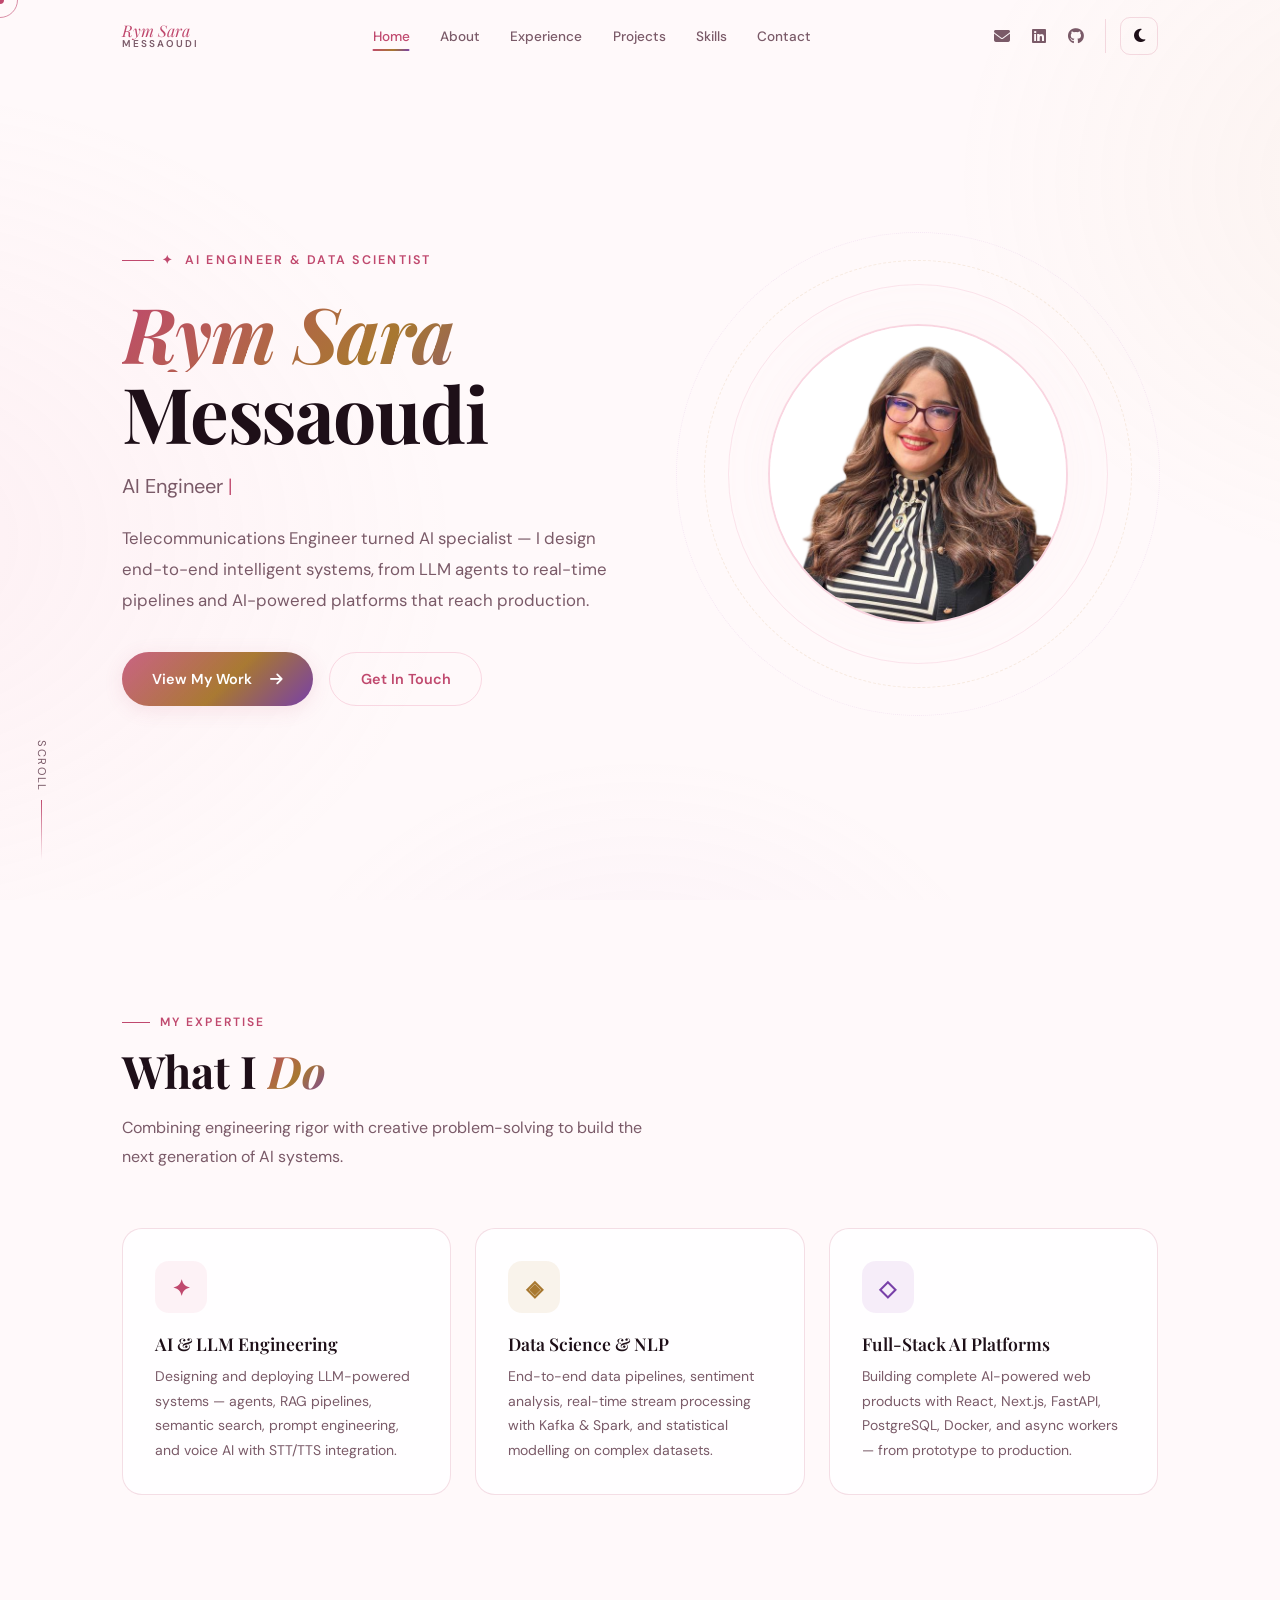
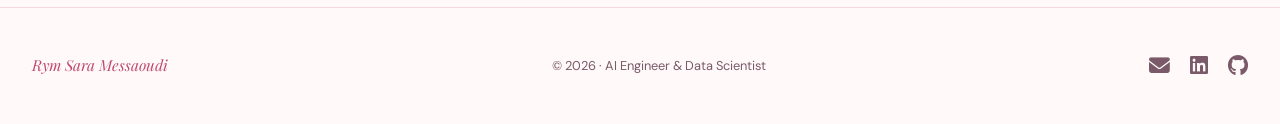
==== index.html @ aa7fc07a "Initial commit — portfolio Rym Sara Messaoudi" ====
<!DOCTYPE html>
<html lang="en" data-theme="light">
<head>
  <meta charset="UTF-8">
  <meta name="viewport" content="width=device-width, initial-scale=1.0">
  <title>Rym Sara Messaoudi — AI Engineer & Data Scientist</title>
  <meta name="description" content="Portfolio of Rym Sara Messaoudi — AI Engineer & Data Scientist specialised in LLMs, NLP, and full-stack AI platforms.">
  <link rel="preconnect" href="https://fonts.googleapis.com">
  <link rel="preconnect" href="https://fonts.gstatic.com" crossorigin>
  <link href="https://fonts.googleapis.com/css2?family=Playfair+Display:ital,wght@0,600;0,700;1,400;1,600&family=DM+Sans:wght@300;400;500;600&display=swap" rel="stylesheet">
  <link rel="stylesheet" href="https://cdnjs.cloudflare.com/ajax/libs/font-awesome/6.5.1/css/all.min.css">
  <link rel="stylesheet" href="css/style.css">
</head>
<body id="page-home">

  <!-- Custom cursor -->
  <div class="cursor-dot"  id="cursor-dot"></div>
  <div class="cursor-ring" id="cursor-ring"></div>

  <!-- ── NAVBAR ──────────────────────────────────────────────────────────── -->
  <nav id="navbar">
    <div class="nav-inner">
      <a href="index.html" class="nav-logo">
        <span class="logo-first">Rym Sara</span>
        <span class="logo-last">Messaoudi</span>
      </a>
      <ul class="nav-links" id="nav-links">
        <li><a href="index.html"      class="nav-link">Home</a></li>
        <li><a href="about.html"      class="nav-link">About</a></li>
        <li><a href="experience.html" class="nav-link">Experience</a></li>
        <li><a href="projects.html"   class="nav-link">Projects</a></li>
        <li><a href="skills.html"     class="nav-link">Skills</a></li>
        <li><a href="contact.html"    class="nav-link">Contact</a></li>
      </ul>
      <div class="nav-actions">
        <button type="button" class="theme-toggle" id="theme-toggle" aria-label="Toggle theme">
          <i class="fas fa-moon"></i>
        </button>
        <button type="button" class="hamburger" id="hamburger" aria-label="Menu">
          <span></span><span></span><span></span>
        </button>
      </div>
    </div>
  </nav>

  <!-- ── HERO ────────────────────────────────────────────────────────────── -->
  <section id="hero">
    <div class="hero-particles" id="particles"></div>

    <div class="hero-inner container">

      <!-- Text -->
      <div class="hero-text">
        <p class="hero-sup">✦ &nbsp;AI Engineer &amp; Data Scientist</p>
        <h1 class="hero-name">
          <span class="name-first" id="hero-name-first">Rym Sara</span>
          <span class="name-last"  id="hero-name-last">Messaoudi</span>
        </h1>
        <p class="hero-typing">
          <span id="typed-text"></span><span class="type-cursor">|</span>
        </p>
        <p class="hero-desc" id="hero-desc"></p>
        <div class="hero-ctas">
          <a href="experience.html" class="btn btn-primary">
            View My Work &nbsp;<i class="fas fa-arrow-right"></i>
          </a>
          <a href="contact.html" class="btn btn-outline">
            Get In Touch
          </a>
        </div>
      </div>

      <!-- Photo -->
      <div class="hero-visual">
        <div class="photo-rings">
          <div class="ring r1"></div>
          <div class="ring r2"></div>
          <div class="ring r3"></div>
        </div>
        <div class="photo-wrap">
          <img id="hero-photo" src="assets/img/profile.jpg" alt="Rym Sara Messaoudi">
          <div class="photo-fallback" id="photo-fallback">RS</div>
          <div class="photo-glow"></div>
        </div>
      </div>
    </div>

    <!-- Scroll indicator -->
    <div class="hero-scroll">
      <span>Scroll</span>
      <div class="scroll-line"></div>
    </div>
  </section>

  <!-- ── WHAT I DO ────────────────────────────────────────────────────────── -->
  <section class="section">
    <div class="container">
      <div class="section-head">
        <p class="section-label">My Expertise</p>
        <h2 class="section-title">What I <em>Do</em></h2>
        <p class="section-sub">Combining engineering rigor with creative problem-solving to build the next generation of AI systems.</p>
      </div>
      <div class="what-grid" id="what-cards"></div>
    </div>
  </section>

  <!-- ── FOOTER ────────────────────────────────────────────────────────────── -->
  <footer>
    <div class="footer-name">Rym Sara Messaoudi</div>
    <span class="footer-copy">© 2026 · AI Engineer & Data Scientist</span>
    <div class="footer-links">
      <a href="mailto:rym.sara.messaoudi@gmail.com" aria-label="Email"><i class="fas fa-envelope"></i></a>
      <a href="https://www.linkedin.com/in/rym-sara-messaoudi-b8a558211" target="_blank" rel="noopener" aria-label="LinkedIn"><i class="fab fa-linkedin"></i></a>
      <a href="https://github.com/MessaoudiRym" target="_blank" rel="noopener" aria-label="GitHub"><i class="fab fa-github"></i></a>
    </div>
  </footer>

  <script src="js/data.js"></script>
  <script src="js/main.js"></script>
</body>
</html>
---- css/style.css ----
/* PORTFOLIO - SATIN NOIR
   Palette: Deep Aubergine · Rose Gold · Champagne · Soft Lavender
   Fonts  : Playfair Display (headings) · DM Sans (UI/body)
*/

/* 1. VARIABLES */
:root {
  --bg:          #0c0810;
  --bg-alt:      #130d1a;
  --card:        rgba(28, 18, 44, 0.75);
  --card-solid:  #1c122c;
  --primary:     #f0a5bf;
  --gold:        #d4af7a;
  --lavender:    #c084d4;
  --text:        #f5eef2;
  --muted:       #9d8fa8;
  --border:      rgba(240, 165, 191, 0.14);
  --glow:        rgba(240, 165, 191, 0.18);
  --glow-gold:   rgba(212, 175, 122, 0.18);
  --grad:        linear-gradient(135deg, #f0a5bf 0%, #d4af7a 55%, #c084d4 100%);
  --grad-rose:   linear-gradient(135deg, #f0a5bf, #e580a8);
  --grad-gold:   linear-gradient(135deg, #d4af7a, #b8894a);
  --grad-lav:    linear-gradient(135deg, #c084d4, #9050b8);
  --nav-bg:      rgba(12, 8, 16, 0.88);
  --shadow:      rgba(0, 0, 0, 0.5);
}

[data-theme="light"] {
  --bg:          #fff9fa;
  --bg-alt:      #fff1f5;
  --card:        rgba(255, 255, 255, 0.85);
  --card-solid:  #ffffff;
  --primary:     #c0496e;
  --gold:        #a87830;
  --lavender:    #7840a8;
  --text:        #1e0f18;
  --muted:       #7a5a68;
  --border:      rgba(192, 73, 110, 0.18);
  --glow:        rgba(192, 73, 110, 0.12);
  --glow-gold:   rgba(168, 120, 48, 0.12);
  --grad:        linear-gradient(135deg, #c0496e 0%, #a87830 55%, #7840a8 100%);
  --grad-rose:   linear-gradient(135deg, #c0496e, #e580a8);
  --grad-gold:   linear-gradient(135deg, #a87830, #d4af7a);
  --grad-lav:    linear-gradient(135deg, #7840a8, #c084d4);
  --nav-bg:      rgba(255, 249, 250, 0.9);
  --shadow:      rgba(192, 73, 110, 0.08);
}

/* 2. RESET & BASE */
*, *::before, *::after { box-sizing: border-box; margin: 0; padding: 0; }
html { scroll-behavior: smooth; font-size: 16px; }
body {
  font-family: 'DM Sans', sans-serif;
  background: var(--bg);
  color: var(--text);
  line-height: 1.7;
  min-height: 100vh;
  opacity: 0;
  animation: pageIn 0.55s ease 0.05s forwards;
  cursor: none;
}
@keyframes pageIn { to { opacity: 1; } }
h1, h2, h3, h4 { font-family: 'Playfair Display', serif; line-height: 1.25; }
a      { color: inherit; text-decoration: none; }
ul     { list-style: none; }
img    { display: block; max-width: 100%; }
button { font-family: inherit; }

/* 3. CUSTOM CURSOR */
.cursor-dot {
  position: fixed;
  width: 8px;
  height: 8px;
  background: var(--primary);
  border-radius: 50%;
  pointer-events: none;
  z-index: 9999;
  transform: translate(-50%, -50%);
  transition: background 0.3s, transform 0.15s;
}
.cursor-ring {
  position: fixed;
  width: 36px;
  height: 36px;
  border: 1.5px solid var(--primary);
  border-radius: 50%;
  pointer-events: none;
  z-index: 9998;
  transform: translate(-50%, -50%);
  transition: width 0.3s, height 0.3s, border-color 0.3s, opacity 0.3s;
  opacity: 0.6;
}
.cursor-ring.expanded {
  width: 56px;
  height: 56px;
  border-color: var(--gold);
  opacity: 0.9;
}
@media (hover: none) {
  .cursor-dot, .cursor-ring { display: none; }
  body { cursor: auto; }
}

/* 4. LAYOUT */
.container   { max-width: 1100px; margin: 0 auto; padding: 0 2rem; }
.section     { padding: 7rem 0; }
.section-alt { background: var(--bg-alt); }

/* 5. SECTION TITLES */
.section-label {
  font-family: 'DM Sans', sans-serif;
  font-size: 0.75rem;
  font-weight: 600;
  text-transform: uppercase;
  letter-spacing: 0.18em;
  color: var(--primary);
  display: flex;
  align-items: center;
  gap: 0.6rem;
  margin-bottom: 0.75rem;
}
.section-label::before {
  content: '';
  width: 28px;
  height: 1px;
  background: var(--primary);
}

.section-title {
  font-size: clamp(2rem, 4vw, 2.8rem);
  font-weight: 700;
  margin-bottom: 1rem;
  line-height: 1.2;
}
.section-title span,
.section-title em {
  font-style: italic;
  background: var(--grad);
  -webkit-background-clip: text;
  -webkit-text-fill-color: transparent;
  background-clip: text;
}
.section-head { margin-bottom: 3.5rem; }
.section-head .section-sub {
  font-size: 1rem;
  color: var(--muted);
  max-width: 550px;
  line-height: 1.8;
  margin-top: 0.5rem;
}

/* 6. NAVBAR */
#navbar {
  position: fixed;
  inset: 0 0 auto 0;
  z-index: 800;
  transition: background 0.4s, box-shadow 0.4s;
}
#navbar.scrolled {
  background: var(--nav-bg);
  -webkit-backdrop-filter: blur(18px);
  backdrop-filter: blur(18px);
  box-shadow: 0 1px 0 var(--border);
}
.nav-inner {
  max-width: 1100px;
  margin: 0 auto;
  padding: 0 2rem;
  display: flex;
  align-items: center;
  height: 72px;
  gap: 2rem;
}
.nav-logo {
  display: flex;
  flex-direction: column;
  line-height: 1;
  flex-shrink: 0;
}
.logo-first {
  font-family: 'Playfair Display', serif;
  font-size: 1rem;
  font-style: italic;
  font-weight: 400;
  color: var(--primary);
}
.logo-last {
  font-family: 'DM Sans', sans-serif;
  font-size: 0.62rem;
  font-weight: 600;
  letter-spacing: 0.2em;
  text-transform: uppercase;
  color: var(--muted);
}
.nav-links {
  display: flex;
  gap: 0.2rem;
  flex: 1;
  justify-content: center;
}
.nav-link {
  font-size: 0.85rem;
  font-weight: 500;
  color: var(--muted);
  padding: 0.45rem 0.85rem;
  border-radius: 6px;
  position: relative;
  transition: color 0.25s;
  white-space: nowrap;
}
.nav-link::after {
  content: '';
  position: absolute;
  bottom: 2px;
  left: 50%;
  transform: translateX(-50%);
  width: 0;
  height: 1.5px;
  background: var(--grad);
  border-radius: 2px;
  transition: width 0.3s ease;
}
.nav-link:hover { color: var(--text); }
.nav-link:hover::after,
.nav-link.active::after { width: calc(100% - 1.7rem); }
.nav-link.active { color: var(--primary); }

.nav-actions {
  display: flex;
  align-items: center;
  gap: 0.75rem;
  flex-shrink: 0;
}
.nav-socials {
  display: flex;
  align-items: center;
  gap: 0.2rem;
  padding-right: 0.75rem;
  border-right: 1px solid var(--border);
  margin-right: 0.1rem;
}
.nav-social-link {
  color: var(--muted);
  font-size: 1rem;
  width: 34px;
  height: 34px;
  display: flex;
  align-items: center;
  justify-content: center;
  border-radius: 8px;
  cursor: none;
  transition: color 0.2s, background 0.2s;
}
.nav-social-link:hover { color: var(--primary); background: var(--glow); }
@media (max-width: 480px) { .nav-socials { display: none; } }

.theme-toggle {
  background: none;
  border: 1px solid var(--border);
  color: var(--text);
  width: 38px;
  height: 38px;
  border-radius: 10px;
  cursor: none;
  display: flex;
  align-items: center;
  justify-content: center;
  transition: border-color 0.2s, background 0.2s;
  font-size: 0.95rem;
}
.theme-toggle:hover { border-color: var(--primary); background: var(--glow); }

.hamburger {
  display: none;
  flex-direction: column;
  gap: 5px;
  background: none;
  border: none;
  cursor: none;
  padding: 6px;
}
.hamburger span {
  display: block;
  width: 22px;
  height: 1.5px;
  background: var(--text);
  border-radius: 2px;
  transition: 0.3s;
}
.hamburger.open span:nth-child(1) { transform: translateY(6.5px) rotate(45deg); }
.hamburger.open span:nth-child(2) { opacity: 0; }
.hamburger.open span:nth-child(3) { transform: translateY(-6.5px) rotate(-45deg); }

/* 7. BUTTONS */
.btn {
  display: inline-flex;
  align-items: center;
  gap: 0.6rem;
  padding: 0.85rem 1.9rem;
  border-radius: 50px;
  font-family: 'DM Sans', sans-serif;
  font-size: 0.9rem;
  font-weight: 600;
  border: none;
  cursor: none;
  transition: transform 0.25s ease, box-shadow 0.25s ease;
  white-space: nowrap;
}
.btn:hover { transform: translateY(-3px); }
.btn-primary {
  background: var(--grad);
  color: #fff;
  box-shadow: 0 4px 20px var(--glow);
  position: relative;
  overflow: hidden;
}
.btn-primary::after {
  content: '';
  position: absolute;
  inset: 0;
  background: linear-gradient(135deg, rgba(255,255,255,0.15), transparent 60%);
  border-radius: inherit;
}
.btn-primary:hover { box-shadow: 0 10px 40px var(--glow); }
.btn-outline {
  background: transparent;
  color: var(--primary);
  border: 1.5px solid rgba(240, 165, 191, 0.4);
}
.btn-outline:hover {
  border-color: var(--primary);
  background: var(--glow);
  box-shadow: 0 6px 24px var(--glow);
}

/* 8. TAGS */
.tags { display: flex; flex-wrap: wrap; gap: 0.4rem; }
.tag {
  font-size: 0.73rem;
  padding: 0.25rem 0.65rem;
  border-radius: 20px;
  background: rgba(240, 165, 191, 0.08);
  color: var(--primary);
  border: 1px solid rgba(240, 165, 191, 0.2);
  font-weight: 500;
  white-space: nowrap;
  transition: background 0.2s;
}
.tag:hover { background: rgba(240, 165, 191, 0.16); }
[data-theme="light"] .tag { background: rgba(192,73,110,0.07); border-color: rgba(192,73,110,0.2); }

/* 9. PAGE HEADER (inner pages) */
.page-hero {
  padding: 9rem 0 4rem;
  position: relative;
  overflow: hidden;
}
.page-hero::before {
  content: '';
  position: absolute;
  inset: 0;
  background:
    radial-gradient(ellipse 60% 80% at 10% 50%, rgba(240,165,191,0.08) 0%, transparent 70%),
    radial-gradient(ellipse 50% 60% at 90% 30%, rgba(212,175,122,0.06) 0%, transparent 70%);
}
.page-breadcrumb {
  font-size: 0.82rem;
  color: var(--muted);
  margin-bottom: 1rem;
  display: flex;
  align-items: center;
  gap: 0.5rem;
}
.page-breadcrumb a { color: var(--primary); }
.page-breadcrumb a:hover { opacity: 0.75; }
.page-breadcrumb::after { content: '/'; }
.page-title {
  font-size: clamp(2.5rem, 6vw, 4rem);
  font-weight: 700;
  line-height: 1.1;
  position: relative;
}
.page-title em {
  font-style: italic;
  background: var(--grad);
  -webkit-background-clip: text;
  -webkit-text-fill-color: transparent;
  background-clip: text;
}

/* 10. HERO (homepage) */
#hero {
  min-height: 100vh;
  display: flex;
  align-items: center;
  position: relative;
  overflow: hidden;
  padding: 7rem 2rem 4rem;
}
#hero::before {
  content: '';
  position: absolute;
  inset: 0;
  background:
    radial-gradient(ellipse 900px 700px at -10% 60%, rgba(240,165,191,0.1) 0%, transparent 65%),
    radial-gradient(ellipse 700px 600px at 110% 20%, rgba(212,175,122,0.08) 0%, transparent 65%),
    radial-gradient(ellipse 600px 500px at 50% 120%, rgba(192,132,212,0.07) 0%, transparent 65%);
  animation: meshPulse 12s ease-in-out infinite alternate;
}
@keyframes meshPulse { from { opacity: 0.7; } to { opacity: 1; } }

.hero-particles {
  position: absolute;
  inset: 0;
  overflow: hidden;
  pointer-events: none;
}
.particle {
  position: absolute;
  border-radius: 50%;
  background: var(--primary);
  opacity: 0;
  animation: floatUp linear infinite;
}
@keyframes floatUp {
  0%   { transform: translateY(0) scale(1); opacity: 0; }
  10%  { opacity: 0.45; }
  90%  { opacity: 0.15; }
  100% { transform: translateY(-100vh) scale(0.5); opacity: 0; }
}

.hero-inner {
  display: grid;
  grid-template-columns: 1fr 480px;
  align-items: center;
  gap: 4rem;
  position: relative;
  z-index: 1;
  width: 100%;
}
.hero-sup {
  display: inline-flex;
  align-items: center;
  gap: 0.5rem;
  font-size: 0.78rem;
  font-weight: 600;
  text-transform: uppercase;
  letter-spacing: 0.18em;
  color: var(--primary);
  margin-bottom: 1.25rem;
}
.hero-sup::before {
  content: '';
  width: 32px;
  height: 1px;
  background: var(--primary);
  flex-shrink: 0;
}
.hero-name {
  font-size: clamp(3rem, 6vw, 5.5rem);
  font-weight: 700;
  letter-spacing: -0.02em;
  margin-bottom: 1rem;
  line-height: 1.05;
}
.hero-name .name-first {
  display: block;
  background: var(--grad);
  -webkit-background-clip: text;
  -webkit-text-fill-color: transparent;
  background-clip: text;
  font-style: italic;
}
.hero-name .name-last { display: block; color: var(--text); }

.hero-typing {
  font-size: clamp(1rem, 2vw, 1.25rem);
  color: var(--muted);
  margin-bottom: 1.25rem;
  min-height: 2rem;
  display: flex;
  align-items: center;
  gap: 0.3rem;
}
.type-cursor {
  color: var(--primary);
  animation: blink 0.85s step-end infinite;
  font-weight: 300;
}
@keyframes blink { 0%,100%{opacity:1} 50%{opacity:0} }

.hero-desc {
  font-size: 1.05rem;
  color: var(--muted);
  max-width: 500px;
  line-height: 1.85;
  margin-bottom: 2.25rem;
}
.hero-ctas { display: flex; flex-wrap: wrap; gap: 1rem; }

/* Hero photo */
.hero-visual {
  display: flex;
  align-items: center;
  justify-content: center;
  position: relative;
}
.photo-rings {
  position: absolute;
  width: 380px;
  height: 380px;
}
.ring { position: absolute; border-radius: 50%; inset: 0; }
.ring.r1 { border: 1px solid rgba(240,165,191,0.25); animation: spin 28s linear infinite; }
.ring.r2 { inset: -24px; border: 1px dashed rgba(212,175,122,0.2); animation: spin 20s linear infinite reverse; }
.ring.r3 { inset: -52px; border: 1px dotted rgba(192,132,212,0.15); animation: spin 40s linear infinite; }
@keyframes spin { to { transform: rotate(360deg); } }

.photo-wrap { position: relative; width: 300px; height: 300px; z-index: 1; }
.photo-wrap img,
.photo-fallback {
  width: 300px;
  height: 300px;
  border-radius: 50%;
  object-fit: cover;
  object-position: center top;
  border: 2px solid rgba(240,165,191,0.4);
}
.photo-fallback {
  display: none;
  align-items: center;
  justify-content: center;
  background: var(--grad);
  font-family: 'Playfair Display', serif;
  font-size: 3.5rem;
  font-weight: 700;
  color: #fff;
  font-style: italic;
}
.photo-glow {
  position: absolute;
  inset: -20px;
  border-radius: 50%;
  background: radial-gradient(circle, rgba(240,165,191,0.2) 0%, transparent 70%);
  z-index: -1;
  filter: blur(20px);
}
.hero-scroll {
  position: absolute;
  bottom: 2.5rem;
  left: 2rem;
  display: flex;
  flex-direction: column;
  align-items: center;
  gap: 0.5rem;
  z-index: 1;
}
.hero-scroll span {
  font-size: 0.7rem;
  letter-spacing: 0.15em;
  text-transform: uppercase;
  color: var(--muted);
  writing-mode: vertical-rl;
}
.scroll-line {
  width: 1px;
  height: 60px;
  background: linear-gradient(to bottom, var(--primary), transparent);
  animation: scrollLine 2s ease-in-out infinite;
}
@keyframes scrollLine {
  0%   { transform: scaleY(0); transform-origin: top; }
  50%  { transform: scaleY(1); transform-origin: top; }
  51%  { transform-origin: bottom; }
  100% { transform: scaleY(0); transform-origin: bottom; }
}

/* 11. WHAT I DO */
.what-grid {
  display: grid;
  grid-template-columns: repeat(3, 1fr);
  gap: 1.5rem;
}
.what-card {
  padding: 2rem;
  border-radius: 20px;
  background: var(--card);
  -webkit-backdrop-filter: blur(12px);
  backdrop-filter: blur(12px);
  border: 1px solid var(--border);
  transition: transform 0.3s, box-shadow 0.3s, border-color 0.3s;
}
.what-card:hover { transform: translateY(-6px); }
.what-icon {
  font-size: 1.4rem;
  width: 52px;
  height: 52px;
  border-radius: 14px;
  display: flex;
  align-items: center;
  justify-content: center;
  margin-bottom: 1.25rem;
  font-family: 'Playfair Display', serif;
  font-weight: 700;
}
.what-icon.rose     { background: rgba(240,165,191,0.15); color: var(--primary); }
.what-icon.gold     { background: rgba(212,175,122,0.15); color: var(--gold);    }
.what-icon.lavender { background: rgba(192,132,212,0.15); color: var(--lavender); }
.what-card-rose:hover     { border-color: rgba(240,165,191,0.4); box-shadow: 0 20px 60px rgba(240,165,191,0.1); }
.what-card-gold:hover     { border-color: rgba(212,175,122,0.4); box-shadow: 0 20px 60px rgba(212,175,122,0.1); }
.what-card-lavender:hover { border-color: rgba(192,132,212,0.4); box-shadow: 0 20px 60px rgba(192,132,212,0.1); }
.what-title { font-size: 1.1rem; font-weight: 600; margin-bottom: 0.6rem; font-family: 'Playfair Display', serif; }
.what-desc  { font-size: 0.875rem; color: var(--muted); line-height: 1.75; }

/* 12. HIGHLIGHTS (homepage) */
.highlights-header {
  display: flex;
  justify-content: space-between;
  align-items: flex-end;
  margin-bottom: 3rem;
}
.see-all {
  font-size: 0.85rem;
  color: var(--primary);
  display: flex;
  align-items: center;
  gap: 0.4rem;
  transition: gap 0.2s;
}
.see-all:hover { gap: 0.75rem; }
.highlights-list { display: flex; flex-direction: column; gap: 1.25rem; }
.highlight-card {
  display: grid;
  grid-template-columns: auto 1fr;
  gap: 1.5rem;
  align-items: start;
  padding: 1.5rem 1.75rem;
  background: var(--card);
  -webkit-backdrop-filter: blur(12px);
  backdrop-filter: blur(12px);
  border: 1px solid var(--border);
  border-radius: 16px;
  transition: border-color 0.25s, transform 0.25s, box-shadow 0.25s;
}
.highlight-card:hover {
  border-color: rgba(240,165,191,0.3);
  transform: translateX(6px);
  box-shadow: 0 8px 32px var(--shadow);
}
.hl-period {
  font-size: 0.75rem;
  font-weight: 600;
  color: var(--primary);
  background: rgba(240,165,191,0.1);
  padding: 0.3rem 0.7rem;
  border-radius: 20px;
  white-space: nowrap;
  margin-top: 0.2rem;
}
[data-theme="light"] .hl-period { background: rgba(192,73,110,0.08); }
.hl-title   { font-size: 1rem; font-weight: 600; margin-bottom: 0.25rem; }
.hl-company { font-size: 0.83rem; color: var(--muted); margin-bottom: 0.6rem; }
.hl-company i { color: var(--primary); }

/* 13. ABOUT PAGE */
.bio-grid {
  display: grid;
  grid-template-columns: 280px 1fr;
  gap: 5rem;
  align-items: start;
}
.bio-photo-wrap { position: relative; width: 280px; flex-shrink: 0; }
.bio-photo-wrap img,
.bio-photo-fallback {
  width: 280px;
  height: 340px;
  object-fit: cover;
  border-radius: 24px;
  border: 1px solid var(--border);
}
.bio-photo-fallback {
  display: none;
  align-items: center;
  justify-content: center;
  background: var(--grad);
  font-family: 'Playfair Display', serif;
  font-size: 3rem;
  font-style: italic;
  color: #fff;
  font-weight: 700;
}
.bio-photo-deco {
  position: absolute;
  bottom: -16px;
  right: -16px;
  width: 100%;
  height: 100%;
  border-radius: 24px;
  border: 1px solid rgba(240,165,191,0.2);
  z-index: -1;
}
.bio-quote {
  font-family: 'Playfair Display', serif;
  font-size: 1.35rem;
  font-style: italic;
  color: var(--primary);
  border-left: 3px solid var(--primary);
  padding-left: 1.25rem;
  margin-bottom: 1.75rem;
  line-height: 1.6;
}
.bio-text {
  font-size: 1rem;
  color: var(--muted);
  line-height: 1.9;
  white-space: pre-line;
  margin-bottom: 2rem;
}
.bio-values { display: flex; flex-direction: column; gap: 0.85rem; }
.value-item { display: flex; gap: 0.75rem; align-items: flex-start; }
.value-icon  { color: var(--gold); flex-shrink: 0; margin-top: 0.1rem; }
.value-label { font-weight: 600; color: var(--text); font-size: 0.9rem; }
.value-desc  { font-size: 0.83rem; color: var(--muted); }

/* Stats */
.stats-row { display: flex; gap: 1.5rem; flex-wrap: wrap; justify-content: center; }
.stat-item {
  text-align: center;
  padding: 2rem 2.5rem;
  border-radius: 20px;
  background: var(--card);
  -webkit-backdrop-filter: blur(12px);
  backdrop-filter: blur(12px);
  border: 1px solid var(--border);
  flex: 1;
  min-width: 140px;
  transition: transform 0.25s, border-color 0.25s;
}
.stat-item:hover { transform: translateY(-4px); border-color: rgba(240,165,191,0.35); }
.stat-num {
  font-family: 'Playfair Display', serif;
  font-size: 3rem;
  font-weight: 700;
  background: var(--grad);
  -webkit-background-clip: text;
  -webkit-text-fill-color: transparent;
  background-clip: text;
  display: block;
}
.stat-label {
  font-size: 0.75rem;
  text-transform: uppercase;
  letter-spacing: 0.1em;
  color: var(--muted);
  margin-top: 0.25rem;
}

/* Languages */
.lang-item    { margin-bottom: 1.5rem; }
.lang-header  { display: flex; justify-content: space-between; margin-bottom: 0.5rem; }
.lang-name    { font-weight: 600; font-size: 0.95rem; }
.lang-level   { font-size: 0.8rem; color: var(--primary); font-weight: 600; letter-spacing: 0.05em; }
.lang-bar     { height: 4px; background: rgba(240,165,191,0.12); border-radius: 2px; overflow: hidden; }
[data-theme="light"] .lang-bar { background: rgba(192,73,110,0.1); }
.lang-fill    { height: 100%; background: var(--grad); border-radius: 2px; transition: width 1.4s cubic-bezier(0.4,0,0.2,1); }

/* Interests */
.interests-flex { display: flex; flex-wrap: wrap; gap: 0.75rem; }
.interest-pill {
  display: inline-flex;
  align-items: center;
  gap: 0.5rem;
  padding: 0.55rem 1.1rem;
  border-radius: 50px;
  background: var(--card);
  -webkit-backdrop-filter: blur(8px);
  backdrop-filter: blur(8px);
  border: 1px solid var(--border);
  font-size: 0.88rem;
  transition: border-color 0.2s, transform 0.2s;
}
.interest-pill:hover { border-color: rgba(240,165,191,0.4); transform: translateY(-2px); }

/* 14. EXPERIENCE PAGE */
.timeline { position: relative; padding-left: 2rem; }
.timeline::before {
  content: '';
  position: absolute;
  left: calc(1rem - 1px);
  top: 16px;
  bottom: 16px;
  width: 2px;
  background: linear-gradient(to bottom, var(--primary), var(--gold) 50%, var(--lavender));
  border-radius: 2px;
  opacity: 0.4;
}
.timeline-item { position: relative; margin-bottom: 2rem; }
.tl-dot {
  position: absolute;
  left: calc(-2rem + 9px);
  top: 1.4rem;
  width: 14px;
  height: 14px;
  border-radius: 50%;
  background: var(--grad);
  box-shadow: 0 0 0 3px var(--bg-alt), 0 0 12px var(--glow);
  z-index: 1;
}
[data-theme="light"] .tl-dot { box-shadow: 0 0 0 3px var(--bg-alt), 0 0 12px rgba(192,73,110,0.3); }
.tl-card {
  background: var(--card);
  -webkit-backdrop-filter: blur(14px);
  backdrop-filter: blur(14px);
  border: 1px solid var(--border);
  border-radius: 18px;
  padding: 1.75rem;
  position: relative;
  overflow: hidden;
  transition: border-color 0.3s, box-shadow 0.3s, transform 0.3s;
}
.tl-card::before {
  content: '';
  position: absolute;
  left: 0; top: 0; bottom: 0;
  width: 3px;
  border-radius: 3px 0 0 3px;
}
.tl-card.type-ai::before      { background: var(--grad-rose); }
.tl-card.type-dev::before     { background: var(--grad-lav);  }
.tl-card.type-network::before { background: var(--grad-gold); }
.tl-card:hover {
  border-color: rgba(240,165,191,0.3);
  box-shadow: 0 16px 48px var(--shadow);
  transform: translateY(-3px);
}
.tl-header {
  display: flex;
  justify-content: space-between;
  align-items: flex-start;
  gap: 1rem;
  flex-wrap: wrap;
  margin-bottom: 1rem;
}
.tl-title  { font-size: 1.1rem; font-weight: 600; margin-bottom: 0.2rem; }
.tl-meta   { font-size: 0.83rem; color: var(--muted); }
.tl-meta i { color: var(--primary); }
.period-pill {
  font-size: 0.75rem;
  font-weight: 600;
  color: var(--primary);
  background: rgba(240,165,191,0.1);
  padding: 0.28rem 0.8rem;
  border-radius: 20px;
  white-space: nowrap;
  flex-shrink: 0;
}
[data-theme="light"] .period-pill { background: rgba(192,73,110,0.08); }
.tl-points { display: flex; flex-direction: column; gap: 0.4rem; margin-bottom: 1rem; }
.tl-points li {
  font-size: 0.875rem;
  color: var(--muted);
  padding-left: 1rem;
  position: relative;
}
.tl-points li::before { content: '›'; position: absolute; left: 0; color: var(--primary); font-weight: 700; }

/* Projects grid */
.projects-grid { display: grid; grid-template-columns: repeat(2, 1fr); gap: 1.5rem; }
.proj-card {
  background: var(--card);
  -webkit-backdrop-filter: blur(14px);
  backdrop-filter: blur(14px);
  border: 1px solid var(--border);
  border-radius: 20px;
  padding: 2rem;
  display: flex;
  flex-direction: column;
  gap: 0.75rem;
  position: relative;
  overflow: hidden;
  transition: transform 0.3s, box-shadow 0.3s, border-color 0.3s;
}
.proj-card::after {
  content: '';
  position: absolute;
  top: 0; left: 0; right: 0;
  height: 3px;
  opacity: 0;
  transition: opacity 0.3s;
}
.proj-card.accent-rose::after     { background: var(--grad-rose); }
.proj-card.accent-gold::after     { background: var(--grad-gold); }
.proj-card.accent-lavender::after { background: var(--grad-lav);  }
.proj-card:hover { transform: translateY(-6px); box-shadow: 0 24px 60px var(--shadow); }
.proj-card:hover::after              { opacity: 1; }
.proj-card:hover.accent-rose         { border-color: rgba(240,165,191,0.35); }
.proj-card:hover.accent-gold         { border-color: rgba(212,175,122,0.35); }
.proj-card:hover.accent-lavender     { border-color: rgba(192,132,212,0.35); }
.proj-icon  { font-size: 2.2rem; line-height: 1; }
.proj-title { font-family: 'Playfair Display', serif; font-size: 1.05rem; font-weight: 600; }
.proj-desc  { font-size: 0.875rem; color: var(--muted); line-height: 1.75; flex: 1; }

/* 15. SKILLS PAGE — category cards with bullet list */
.skills-grid-cards {
  display: grid;
  grid-template-columns: repeat(2, 1fr);
  gap: 1.25rem;
}

.skill-cat-card {
  background: var(--card);
  -webkit-backdrop-filter: blur(12px);
  backdrop-filter: blur(12px);
  border: 1px solid var(--border);
  border-radius: 20px;
  overflow: hidden;
  transition: transform 0.28s, box-shadow 0.28s, border-color 0.28s;
}
.skill-cat-card:hover { transform: translateY(-5px); box-shadow: 0 18px 50px var(--shadow); }
.skill-cat-card.accent-rose:hover     { border-color: rgba(240,165,191,0.38); }
.skill-cat-card.accent-gold:hover     { border-color: rgba(212,175,122,0.38); }
.skill-cat-card.accent-lavender:hover { border-color: rgba(192,132,212,0.38); }

.skill-cat-header {
  padding: 1.2rem 1.5rem 1rem;
  display: flex;
  align-items: center;
  gap: 0.85rem;
  border-bottom: 1px solid var(--border);
}
.skill-cat-icon {
  width: 38px;
  height: 38px;
  border-radius: 10px;
  display: flex;
  align-items: center;
  justify-content: center;
  font-size: 0.95rem;
  flex-shrink: 0;
}
.skill-cat-icon.rose     { background: rgba(240,165,191,0.15); color: var(--primary);  }
.skill-cat-icon.gold     { background: rgba(212,175,122,0.15); color: var(--gold);     }
.skill-cat-icon.lavender { background: rgba(192,132,212,0.15); color: var(--lavender); }

.skill-cat-title {
  font-size: 0.875rem;
  font-weight: 700;
  color: var(--text);
}

.skill-cat-body { padding: 1.1rem 1.5rem 1.4rem; }

.skill-list {
  list-style: none;
  display: grid;
  grid-template-columns: 1fr 1fr;
  gap: 0.5rem 1rem;
}
.skill-list li {
  font-size: 0.875rem;
  color: var(--muted);
  display: flex;
  align-items: center;
  gap: 0.5rem;
  line-height: 1.4;
}
.skill-list li::before {
  content: '';
  width: 5px;
  height: 5px;
  border-radius: 50%;
  flex-shrink: 0;
}
.accent-rose     .skill-list li::before { background: var(--primary);  }
.accent-gold     .skill-list li::before { background: var(--gold);     }
.accent-lavender .skill-list li::before { background: var(--lavender); }

@media (max-width: 920px) { .skills-grid-cards { grid-template-columns: 1fr; } }
@media (max-width: 480px)  { .skill-list { grid-template-columns: 1fr; } }

/* Education */
.edu-list { display: flex; flex-direction: column; gap: 1.25rem; }
.edu-card {
  background: var(--card);
  -webkit-backdrop-filter: blur(12px);
  backdrop-filter: blur(12px);
  border: 1px solid var(--border);
  border-radius: 20px;
  overflow: hidden;
  display: grid;
  grid-template-columns: 200px 1fr;
  transition: border-color 0.25s, transform 0.25s;
}
.edu-card:hover { border-color: rgba(240,165,191,0.3); transform: translateY(-2px); }
.edu-side {
  background: rgba(240,165,191,0.05);
  border-right: 1px solid var(--border);
  padding: 1.75rem 1.5rem;
  display: flex;
  flex-direction: column;
  justify-content: center;
  gap: 0.4rem;
}
[data-theme="light"] .edu-side { background: rgba(192,73,110,0.04); }
.edu-period { font-family: 'Playfair Display', serif; font-size: 1.1rem; font-style: italic; color: var(--primary); }
.edu-loc    { font-size: 0.78rem; color: var(--muted); }
.edu-loc i  { color: var(--gold); }
.edu-body   { padding: 1.75rem; }
.edu-degree { font-size: 1rem; font-weight: 600; margin-bottom: 0.25rem; }
.edu-spec   { font-size: 0.88rem; color: var(--primary); font-weight: 500; margin-bottom: 0.3rem; }
.edu-inst   { font-size: 0.83rem; color: var(--muted); }
.edu-highlight {
  margin-top: 0.9rem;
  font-size: 0.82rem;
  color: var(--text);
  background: rgba(212,175,122,0.08);
  border-left: 2px solid var(--gold);
  border-radius: 0 8px 8px 0;
  padding: 0.5rem 0.8rem;
}
[data-theme="light"] .edu-highlight { background: rgba(168,120,48,0.07); }
.edu-highlight i { color: var(--gold); margin-right: 0.3rem; }

/* Certificates */
.cert-empty {
  text-align: center;
  padding: 4rem 1rem;
  color: var(--muted);
}
.cert-empty i { font-size: 2.5rem; color: var(--primary); opacity: 0.3; display: block; margin-bottom: 1rem; }
.cert-empty code { background: rgba(240,165,191,0.1); padding: 0.15rem 0.4rem; border-radius: 4px; font-size: 0.8rem; color: var(--primary); }

.cert-filters {
  display: flex;
  flex-wrap: wrap;
  gap: 0.6rem;
  margin-bottom: 2.5rem;
}
.cert-filter-btn {
  padding: 0.45rem 1.1rem;
  border-radius: 50px;
  border: 1px solid var(--border);
  background: transparent;
  color: var(--muted);
  font-family: 'DM Sans', sans-serif;
  font-size: 0.82rem;
  font-weight: 600;
  cursor: none;
  transition: all 0.25s;
}
.cert-filter-btn:hover  { border-color: var(--primary); color: var(--text); }
.cert-filter-btn.active { background: var(--grad); border-color: transparent; color: #fff; }

.cert-grid-v2 {
  display: grid;
  grid-template-columns: repeat(auto-fill, minmax(270px, 1fr));
  gap: 1.5rem;
}
.cert-card-v2 {
  background: var(--card);
  border: 1px solid var(--border);
  border-radius: 20px;
  overflow: hidden;
  transition: transform 0.3s, box-shadow 0.3s, border-color 0.3s;
}
.cert-card-v2:hover { transform: translateY(-6px); box-shadow: 0 20px 50px var(--shadow); border-color: rgba(240,165,191,0.25); }

.cert-preview-area {
  position: relative;
  height: 195px;
  display: flex;
  flex-direction: column;
  align-items: center;
  justify-content: center;
  gap: 0.6rem;
  overflow: hidden;
}
.cert-watermark {
  position: absolute;
  top: 50%;
  left: 50%;
  transform: translate(-50%,-50%) rotate(-20deg);
  font-size: 3.2rem;
  font-weight: 900;
  color: rgba(255,255,255,0.05);
  letter-spacing: 0.15em;
  pointer-events: none;
  white-space: nowrap;
  -webkit-user-select: none;
  user-select: none;
}
.cert-preview-icon {
  font-size: 2.2rem;
  color: rgba(255,255,255,0.92);
  filter: drop-shadow(0 2px 8px rgba(0,0,0,0.25));
  position: relative;
  z-index: 1;
}
.cert-platform-stamp {
  font-size: 0.68rem;
  font-weight: 700;
  color: rgba(255,255,255,0.7);
  text-transform: uppercase;
  letter-spacing: 0.14em;
  position: relative;
  z-index: 1;
}
.cert-preview-img {
  position: absolute;
  inset: 0;
  width: 100%;
  height: 100%;
  object-fit: contain;
  z-index: 2;
  padding: 0.5rem;
  background: #fff;
}
.cert-info {
  padding: 1.25rem 1.5rem;
  display: flex;
  flex-direction: column;
  gap: 0.5rem;
}
.cert-title-v2 {
  font-size: 0.9rem;
  font-weight: 600;
  line-height: 1.45;
  color: var(--text);
}
.cert-meta {
  display: flex;
  align-items: center;
  justify-content: space-between;
  gap: 0.5rem;
  flex-wrap: wrap;
}
.cert-platform-v2 { font-size: 0.76rem; color: var(--muted); }
.cert-badge-cat {
  font-size: 0.62rem;
  font-weight: 700;
  text-transform: uppercase;
  letter-spacing: 0.1em;
  padding: 0.2rem 0.6rem;
  border-radius: 20px;
  flex-shrink: 0;
}
.cert-badge-cat.rose     { background: rgba(240,165,191,0.12); color: var(--primary);  }
.cert-badge-cat.gold     { background: rgba(212,175,122,0.12); color: var(--gold);     }
.cert-badge-cat.lavender { background: rgba(192,132,212,0.12); color: var(--lavender); }
.cert-date-v2 { font-size: 0.74rem; color: var(--muted); }
@media (max-width: 600px) { .cert-grid-v2 { grid-template-columns: 1fr; } }

/* 16. CONTACT PAGE */
.contact-grid { display: grid; grid-template-columns: 1fr 1fr; gap: 4rem; align-items: start; }
.contact-intro { font-size: 1.05rem; color: var(--muted); line-height: 1.85; margin-bottom: 2.5rem; }
.contact-links { display: flex; flex-direction: column; gap: 1rem; }
.contact-link {
  display: flex;
  align-items: center;
  gap: 1rem;
  padding: 1.1rem 1.4rem;
  background: var(--card);
  -webkit-backdrop-filter: blur(12px);
  backdrop-filter: blur(12px);
  border: 1px solid var(--border);
  border-radius: 14px;
  font-size: 0.92rem;
  transition: border-color 0.25s, transform 0.25s, box-shadow 0.25s;
}
.contact-link:hover {
  border-color: rgba(240,165,191,0.4);
  transform: translateX(6px);
  box-shadow: 0 8px 32px var(--glow);
}
.cl-icon {
  width: 40px;
  height: 40px;
  border-radius: 10px;
  background: rgba(240,165,191,0.1);
  display: flex;
  align-items: center;
  justify-content: center;
  color: var(--primary);
  flex-shrink: 0;
}
[data-theme="light"] .cl-icon { background: rgba(192,73,110,0.08); }
.cl-label { font-size: 0.72rem; text-transform: uppercase; letter-spacing: 0.1em; color: var(--muted); }
.cl-value { font-size: 0.88rem; font-weight: 500; }

/* Contact form */
.contact-form { display: flex; flex-direction: column; gap: 1.25rem; }
.form-group   { display: flex; flex-direction: column; gap: 0.4rem; }
.form-group label {
  font-size: 0.78rem;
  font-weight: 600;
  text-transform: uppercase;
  letter-spacing: 0.1em;
  color: var(--muted);
}
.form-group input,
.form-group textarea {
  background: var(--card);
  -webkit-backdrop-filter: blur(8px);
  backdrop-filter: blur(8px);
  border: 1px solid var(--border);
  border-radius: 12px;
  padding: 0.85rem 1.1rem;
  font-family: 'DM Sans', sans-serif;
  font-size: 0.9rem;
  color: var(--text);
  outline: none;
  transition: border-color 0.25s, box-shadow 0.25s;
  resize: vertical;
}
.form-group input::placeholder,
.form-group textarea::placeholder { color: var(--muted); opacity: 0.6; }
.form-group input:focus,
.form-group textarea:focus {
  border-color: var(--primary);
  box-shadow: 0 0 0 3px var(--glow);
}
.form-group textarea { min-height: 140px; }
[data-theme="light"] .form-group input,
[data-theme="light"] .form-group textarea { background: #fff; }

/* 17. FOOTER */
footer {
  padding: 2.5rem 2rem;
  border-top: 1px solid var(--border);
  display: flex;
  align-items: center;
  justify-content: space-between;
  flex-wrap: wrap;
  gap: 1rem;
}
.footer-name { font-family: 'Playfair Display', serif; font-size: 0.95rem; font-style: italic; color: var(--primary); }
.footer-copy { font-size: 0.8rem; color: var(--muted); }
.footer-links { display: flex; gap: 1.25rem; }
.footer-links a { color: var(--muted); font-size: 1.3rem; transition: color 0.2s; }
.footer-links a:hover { color: var(--primary); }

/* 18. REVEAL ANIMATIONS */
.reveal {
  opacity: 0;
  transform: translateY(30px);
  transition: opacity 0.7s ease, transform 0.7s ease;
}
.reveal.visible { opacity: 1; transform: translateY(0); }
.reveal-left  { opacity: 0; transform: translateX(-30px); transition: opacity 0.7s ease, transform 0.7s ease; }
.reveal-right { opacity: 0; transform: translateX(30px);  transition: opacity 0.7s ease, transform 0.7s ease; }
.reveal-left.visible, .reveal-right.visible { opacity: 1; transform: translateX(0); }

/* Stagger */
.what-grid     .reveal:nth-child(2) { transition-delay: 0.10s; }
.what-grid     .reveal:nth-child(3) { transition-delay: 0.20s; }
.projects-grid .reveal:nth-child(2) { transition-delay: 0.08s; }
.projects-grid .reveal:nth-child(3) { transition-delay: 0.16s; }
.projects-grid .reveal:nth-child(4) { transition-delay: 0.24s; }
.skills-masonry .reveal:nth-child(2) { transition-delay: 0.06s; }
.skills-masonry .reveal:nth-child(3) { transition-delay: 0.12s; }
.skills-masonry .reveal:nth-child(4) { transition-delay: 0.18s; }
.skills-masonry .reveal:nth-child(5) { transition-delay: 0.24s; }
.skills-masonry .reveal:nth-child(6) { transition-delay: 0.30s; }
.skills-masonry .reveal:nth-child(7) { transition-delay: 0.36s; }
.skills-masonry .reveal:nth-child(8) { transition-delay: 0.42s; }

/* 19. RESPONSIVE */
@media (max-width: 920px) {
  .hero-inner  { grid-template-columns: 1fr; text-align: center; }
  .hero-visual { order: -1; }
  .hero-sup    { justify-content: center; }
  .hero-desc   { max-width: 100%; }
  .hero-ctas   { justify-content: center; }
  .photo-rings { width: 300px; height: 300px; }
  .photo-wrap, .photo-wrap img, .photo-fallback { width: 230px; height: 230px; }
  .what-grid      { grid-template-columns: 1fr; }
  .projects-grid  { grid-template-columns: 1fr; }
  .bio-grid       { grid-template-columns: 1fr; gap: 3rem; }
  .contact-grid   { grid-template-columns: 1fr; gap: 3rem; }
  .edu-card       { grid-template-columns: 1fr; }
  .edu-side       { border-right: none; border-bottom: 1px solid var(--border); padding: 1.25rem 1.5rem; flex-direction: row; justify-content: space-between; align-items: center; }
}

@media (max-width: 768px) {
  .section    { padding: 5rem 0; }
  .page-hero  { padding: 7rem 0 3rem; }
  .hamburger  { display: flex; }
  .nav-links {
    display: none;
    position: absolute;
    top: 72px; left: 0; right: 0;
    background: var(--nav-bg);
    -webkit-backdrop-filter: blur(18px);
    backdrop-filter: blur(18px);
    flex-direction: column;
    padding: 1rem 1.5rem 1.5rem;
    gap: 0.15rem;
    border-top: 1px solid var(--border);
    box-shadow: 0 16px 40px var(--shadow);
  }
  .nav-links.open    { display: flex; }
  .nav-link          { padding: 0.6rem 0.75rem; }
  .highlights-header { flex-direction: column; align-items: flex-start; gap: 0.5rem; }
  .hero-scroll       { display: none; }
  /* About languages grid */
  .about-lang-grid   { grid-template-columns: 1fr !important; gap: 2.5rem !important; }
}

@media (max-width: 480px) {
  .container  { padding: 0 1.25rem; }
  .stats-row  { gap: 1rem; }
  .stat-item  { padding: 1.5rem; min-width: 120px; }
  .bio-photo-wrap { display: none; }
  .edu-side   { flex-direction: column; align-items: flex-start; gap: 0.25rem; }
}
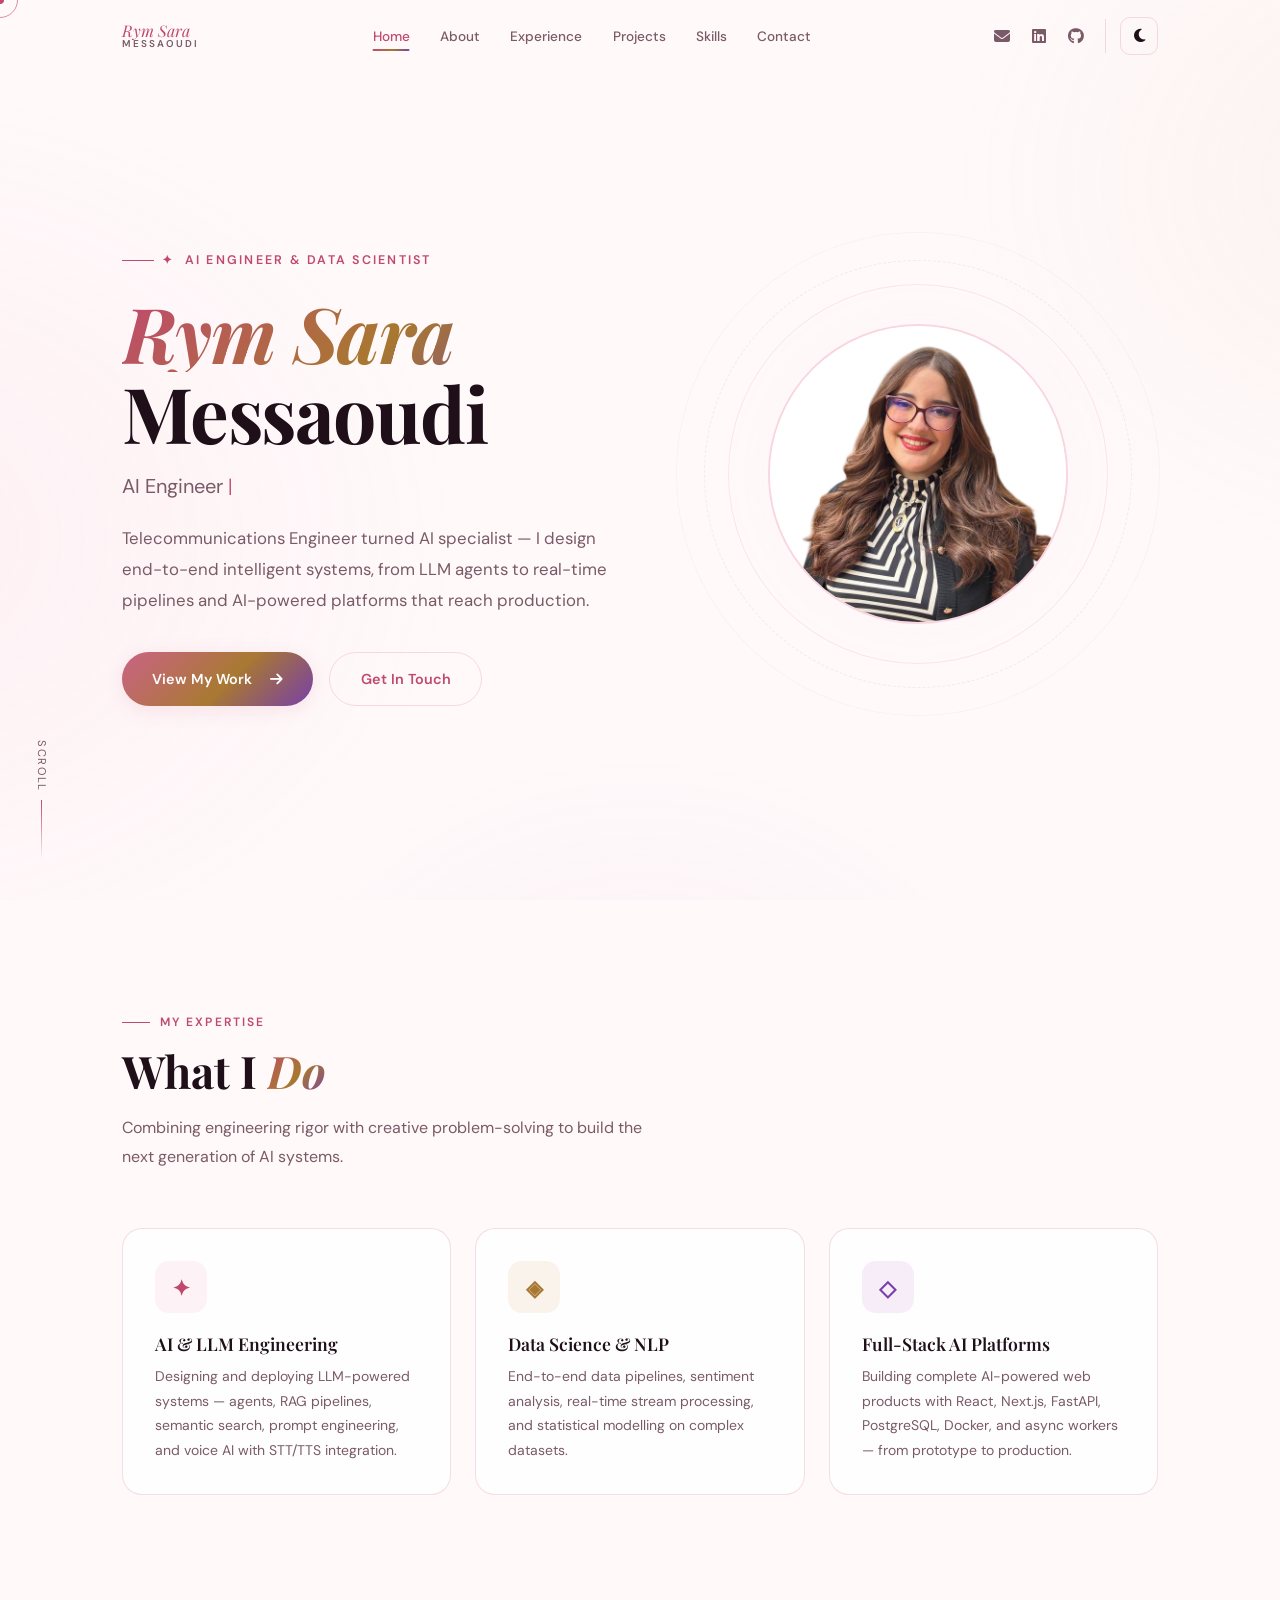
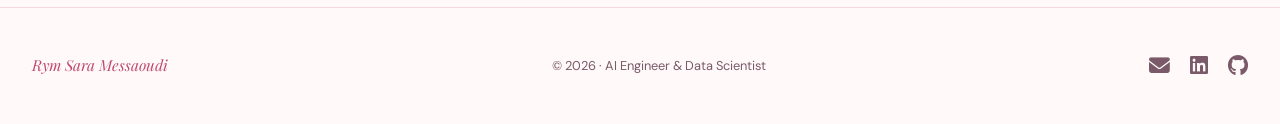
==== commit b49abf0b: "Mise à jour des fichiers HTML et CSS pour améliorer la sécurité et l'esthétique, ajout de la validat" ====
--- a/index.html
+++ b/index.html
@@ -8,7 +8,7 @@
   <link rel="preconnect" href="https://fonts.googleapis.com">
   <link rel="preconnect" href="https://fonts.gstatic.com" crossorigin>
   <link href="https://fonts.googleapis.com/css2?family=Playfair+Display:ital,wght@0,600;0,700;1,400;1,600&family=DM+Sans:wght@300;400;500;600&display=swap" rel="stylesheet">
-  <link rel="stylesheet" href="https://cdnjs.cloudflare.com/ajax/libs/font-awesome/6.5.1/css/all.min.css">
+  <link rel="stylesheet" href="https://cdnjs.cloudflare.com/ajax/libs/font-awesome/6.5.1/css/all.min.css" integrity="sha512-DTOQO9RWCH3ppGqcWaEA1BIZOC6xxalwEsw9c2QQeAIftl+Vegovlnee1c9QX4TctnWMn13TZye+giMm8e2LwA==" crossorigin="anonymous" referrerpolicy="no-referrer">
   <link rel="stylesheet" href="css/style.css">
 </head>
 <body id="page-home">
--- a/css/style.css
+++ b/css/style.css
@@ -755,14 +755,74 @@
   margin-top: 0.25rem;
 }
 
-/* Languages */
-.lang-item    { margin-bottom: 1.5rem; }
-.lang-header  { display: flex; justify-content: space-between; margin-bottom: 0.5rem; }
-.lang-name    { font-weight: 600; font-size: 0.95rem; }
-.lang-level   { font-size: 0.8rem; color: var(--primary); font-weight: 600; letter-spacing: 0.05em; }
-.lang-bar     { height: 4px; background: rgba(240,165,191,0.12); border-radius: 2px; overflow: hidden; }
-[data-theme="light"] .lang-bar { background: rgba(192,73,110,0.1); }
-.lang-fill    { height: 100%; background: var(--grad); border-radius: 2px; transition: width 1.4s cubic-bezier(0.4,0,0.2,1); }
+/* Languages — circular rings */
+:root { --lang-track: rgba(240,165,191,0.1); }
+[data-theme="light"] { --lang-track: rgba(192,73,110,0.08); }
+
+.lang-rings {
+  display: flex;
+  flex-wrap: nowrap;
+  gap: 2rem;
+  justify-content: flex-start;
+}
+.lang-ring-item {
+  display: flex;
+  flex-direction: column;
+  align-items: center;
+  gap: 0.7rem;
+}
+.lang-ring {
+  width: 96px;
+  height: 96px;
+  border-radius: 50%;
+  display: flex;
+  align-items: center;
+  justify-content: center;
+  transition: transform 0.3s;
+}
+.lang-ring-item:hover .lang-ring { transform: scale(1.06); }
+.lang-ring-inner {
+  width: 70px;
+  height: 70px;
+  border-radius: 50%;
+  background: var(--bg);
+  display: flex;
+  align-items: center;
+  justify-content: center;
+}
+[data-theme="light"] .lang-ring-inner { background: #fff9fa; }
+.lang-ring-flag { font-size: 1.65rem; line-height: 1; }
+.lang-ring-name {
+  font-family: 'Playfair Display', serif;
+  font-size: 0.95rem;
+  font-weight: 600;
+  color: var(--text);
+}
+.lang-ring-badge {
+  font-size: 0.65rem;
+  font-weight: 700;
+  text-transform: uppercase;
+  letter-spacing: 0.1em;
+  padding: 0.2rem 0.65rem;
+  border-radius: 20px;
+}
+.lang-ring-badge.rose     { background: rgba(240,165,191,0.14); color: var(--primary);  }
+.lang-ring-badge.lavender { background: rgba(192,132,212,0.14); color: var(--lavender); }
+.lang-ring-badge.gold     { background: rgba(212,175,122,0.14); color: var(--gold);     }
+
+/* Tablet → 2×2 */
+@media (max-width: 700px) {
+  .lang-rings { flex-wrap: wrap; gap: 1.75rem 2rem; }
+  .lang-ring-item { width: calc(50% - 1rem); align-items: center; }
+}
+/* Mobile → 2×2 plus compact */
+@media (max-width: 420px) {
+  .lang-rings { gap: 1.25rem; }
+  .lang-ring { width: 80px; height: 80px; }
+  .lang-ring-inner { width: 58px; height: 58px; }
+  .lang-ring-flag { font-size: 1.4rem; }
+  .lang-ring-item { width: calc(50% - 0.625rem); }
+}
 
 /* Interests */
 .interests-flex { display: flex; flex-wrap: wrap; gap: 0.75rem; }
@@ -897,6 +957,10 @@
 .proj-card:hover.accent-gold         { border-color: rgba(212,175,122,0.35); }
 .proj-card:hover.accent-lavender     { border-color: rgba(192,132,212,0.35); }
 .proj-icon  { font-size: 2.2rem; line-height: 1; }
+.proj-icon i, .proj-card-emoji i { font-size: inherit; }
+.accent-rose     .proj-icon i, .accent-rose     .proj-card-emoji i { color: var(--primary); }
+.accent-gold     .proj-icon i, .accent-gold     .proj-card-emoji i { color: var(--gold); }
+.accent-lavender .proj-icon i, .accent-lavender .proj-card-emoji i { color: var(--lavender); }
 .proj-title { font-family: 'Playfair Display', serif; font-size: 1.05rem; font-weight: 600; }
 .proj-desc  { font-size: 0.875rem; color: var(--muted); line-height: 1.75; flex: 1; }
 
